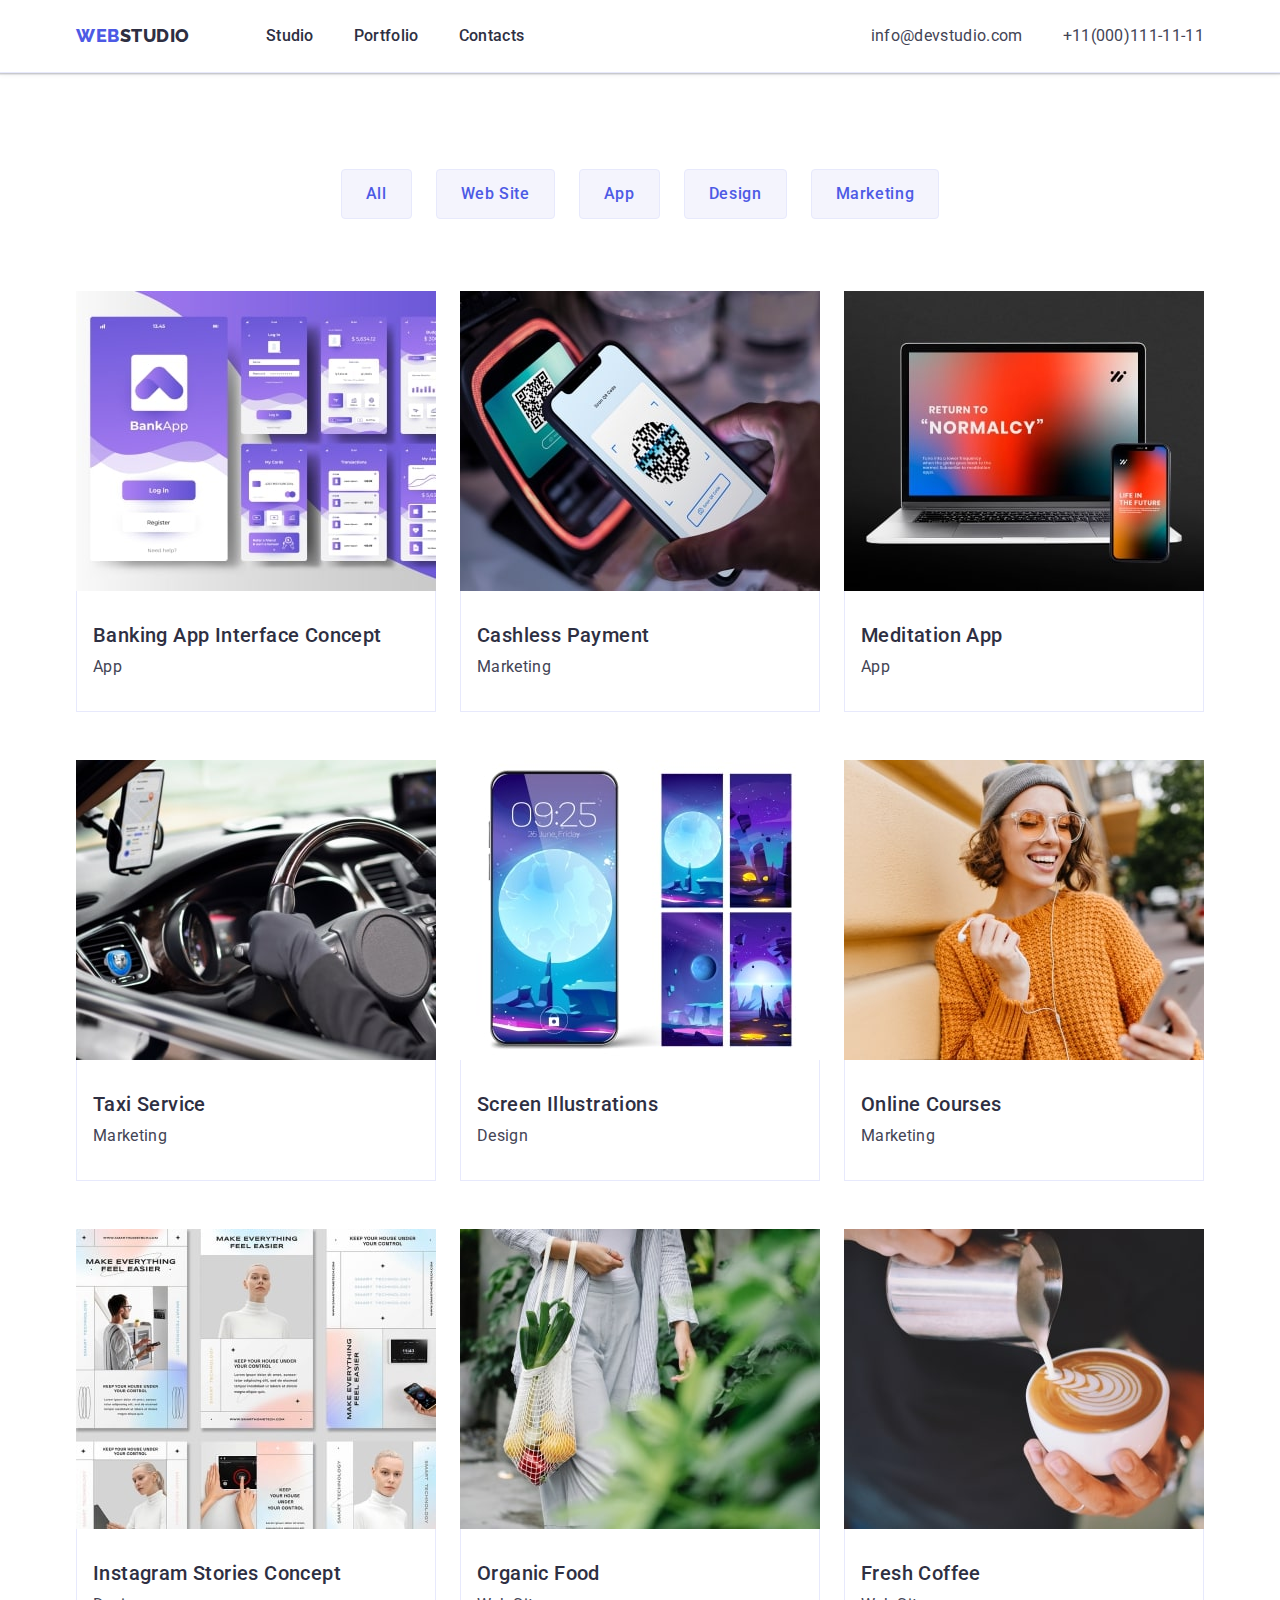
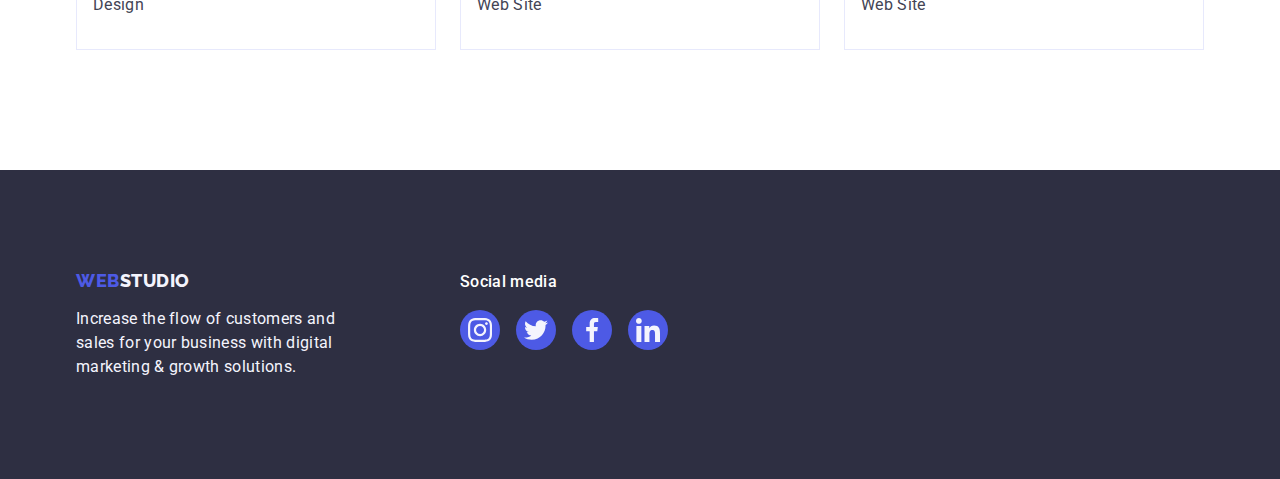
==== portfolio.html @ 6565ad89 "Initial commit" ====
<!DOCTYPE html>
<html lang="en">

<head>
    <meta charset="UTF-8">
    <meta http-equiv="X-UA-Compatible" content="IE=edge">
    <meta name="viewport" content="width=device-width, initial-scale=1.0">
    <link rel="stylesheet" href="css/modern-normalize.min.css">
    <link rel="stylesheet" href="./css/style.css">
    <link rel="preconnect" href="https://fonts.googleapis.com">
    <link rel="preconnect" href="https://fonts.gstatic.com" crossorigin>
    <link
        href="https://fonts.googleapis.com/css2?family=Raleway:wght@800&family=Roboto:ital,wght@0,400;0,500;0,700;0,900;1,100&display=swap"
        rel="stylesheet">
    <title>Document</title>
</head>

<body class="body">
    <header class="header">
        <div class="header-div container">
        <nav class="menu-nav">
            <a href="" class="logo link web">Web<span class="studio">Studio</span></a>
            <ul class="nav-menu-ul list">
                <li class="nav-menu-li"><a href="./index.html" class="nav-menu-li link">Studio</a></li>
                <li class="nav-menu-li"><a href="./portfolio.html" class="nav-menu-li link">Portfolio</a></li>
                <li class="nav-menu-li"><a href="" class="nav-menu-li link">Contacts</a></li>
            </ul>
        </nav>
        <address class="address">
            <ul class="address-ul list">
                <li class="address-contacts"><a href="mailto:info@devstudio.com"
                        class="address-text link">info@devstudio.com</a></li>
                <li class="address-contacts"><a href="tel:+110001111111" class="address-text link">+11(000)111-11-11</a></li>
            </ul>
        </address>
        </div>
    </header>
    <main>
        <section class="portfolio-section">
            <div class="container">
            <h1 class="visualy-hidden link" hidden>Portfolio</h1>
            <ul class="portfolio-nav-list list">
                <li><button type="button" class="nav-button">All</button></li>
                <li><button type="button" class="nav-button">Web Site</button></li>
                <li><button type="button" class="nav-button">App</button></li>
                <li><button type="button" class="nav-button">Design</button></li>
                <li><button type="button" class="nav-button">Marketing</button>
                </li>
            </ul>
            <ul class="portfolio-list list">
                <li class="portfolio-item">
                    <a href="" class="portfolio-a link">
                        
                        <img src="./images/img4.jpg" alt="Portfolio" width="360" class="img"> <div class="portfolio-div">
                        <h2 class="portfolio-title">Banking App Interface Concept</h2>
                        <p class="portfolio-text">App</p>
                        </div>
                    </a>
                </li>
                <li class="portfolio-item">
                    <a href="" class="portfolio-a link">
                        
                        <img src="./images/img5.jpg" alt="Portfolio" width="360" class="img"> <div class="portfolio-div">
                        <h2 class="portfolio-title">Cashless Payment</h2>
                        <p class="portfolio-text">Marketing</p>
                        </div>
                    </a>
                </li>
                <li class="portfolio-item">
                    <a href="" class="portfolio-a link">
                        
                        <img src="./images/img6.jpg" alt="Portfolio" width="360" class="img"> <div class="portfolio-div">
                        <h2 class="portfolio-title">Meditation App</h2>
                        <p class="portfolio-text">App</p>
                        </div>
                    </a>
                </li>
                <li class="portfolio-item">
                    <a href="" class="portfolio-a link">
                        
                        <img src="./images/img13.jpg" alt="Portfolio" width="360" class="img"> <div class="portfolio-div">
                        <h2 class="portfolio-title">Taxi Service</h2>
                        <p class="portfolio-text">Marketing</p>
                        </div>
                    </a>
                </li>
                <li class="portfolio-item">
                    <a href="" class="portfolio-a link">
                        
                        <img src="./images/img7.jpg" alt="Portfolio" width="360" class="img"> <div class="portfolio-div">
                        <h2 class="portfolio-title">Screen Illustrations</h2>
                        <p class="portfolio-text">Design</p>
                        </div>
                    </a>
                </li>
                <li class="portfolio-item">
                    <a href="" class="portfolio-a link">
                        
                        <img src="./images/img8.jpg" alt="Portfolio" width="360" class="img"> <div class="portfolio-div">
                        <h2 class="portfolio-title">Online Courses</h2>
                        <p class="portfolio-text">Marketing</p>
                        </div>
                    </a>
                </li>
                <li class="portfolio-item">
                    <a href="" class="portfolio-a link">
                        
                        <img src="./images/img11.jpg" alt="Portfolio" width="360" class="img"> <div class="portfolio-div">
                        <h2 class="portfolio-title">Instagram Stories Concept</h2>
                        <p class="portfolio-text">Design</p>
                        </div>
                    </a>
                </li>
                <li class="portfolio-item">
                    
                    <a href="" class="portfolio-a link">
                        
                        <img src="./images/img9.jpg" alt="Portfolio" width="360" class="img"> <div class="portfolio-div">
                        <h2 class="portfolio-title">Organic Food</h2>
                        <p class="portfolio-text">Web Site</p>
                        </div>
                    </a>
                </li>
                <li class="portfolio-item">
                    
                    <a href="" class="portfolio-a link">
                        
                        <img src="./images/img12.jpg" alt="Portfolio" width="360" class="img"> <div class="portfolio-div">
                        <h2 class="portfolio-title">Fresh Coffee</h2>
                        <p class="portfolio-text">Web Site</p>
                        </div>
                    </a>
                </li>
            </ul>
            </div>
        </section>
    </main>

    <footer class="footer">
        <div class="container footer-div">
            <div class="footer-div-container">
                <a href="./index.html" class="footer-logo link web">Web<span class="footer-logo-studio">Studio</span></a>
                <p class="footer-text">Increase the flow of customers and sales for your business with digital marketing
                    & growth solutions.</p>
            </div>
            <div>
                <p class="social-media-p">Social media</p>
                <ul class="social-media-ul list">
                    <li class="social-media-li">
                        <a href="" class="social-media-a">
                            <svg class="social-media-svg" width="24" height="24">
                                <use href="./images/icons.svg#icon-instagram"></use>
                            </svg>
                        </a>
                    </li>
                    <li class="social-media-li">
                        <a href="" class="social-media-a">
                            <svg class="social-media-svg" width="24" height="24">
                                <use href="./images/icons.svg#icon-twitter"></use>
                            </svg>
                        </a>
                    </li>
                    <li class="social-media-li">
                        <a href="" class="social-media-a">
                            <svg class="social-media-svg" width="24" height="24">
                                <use href="./images/icons.svg#icon-facebook"></use>
                            </svg>
                        </a>
                    </li>
                    <li class="social-media-li">
                        <a href="" class="social-media-a">
                            <svg class="social-media-svg" width="24" height="24">
                                <use href="./images/icons.svg#icon-linkedin"></use>
                            </svg>
                        </a>
                    </li>
                </ul>
            </div>
        </div>
    </footer>

</body>

</html>
---- css/style.css ----
*,
*::before,
*::after {
    box-sizing: border-box;
}/**
  |============================
  | root
  |============================
*/
:root {
    --font-primary: "Roboto", "sans-serif";
    --body-text: #434455;
    --background-color: #FFFFFF;
    --color-title-h2-h3-darkbg: #2e2f42;
    --color-hover-focus: #404bbf;
    --color-partlogo-buttons: #4d5ae5;
    --color-resst: #f4f4fd;
    --portfolio-button-border:#e7e9fc;
    --subtle-text:#8E8F99;
}

/**
  |============================
  | body
  |============================
*/
body {
    font-family: "Roboto", sans-serif;
    font-size: 16px;
    line-height: 1.5;
    letter-spacing: 0.02em;
    background-color: var(--background-color);
    color: var(--body-text);
}
h1,h2,h3,h4,h5,h6,p{
    margin:0;
}
img{
    display: block;
}
.backdrop{
    position: fixed;
        top: 0;
        left: 0;
        width: 100%;
        height: 100%;
        background-color:
            Irgba(0, 0, 0, 0.5);
        opacity: 1;
        visibility: visible;
        transition: opacity 250ms cubic-bezier (0.4, 0, 0.2, 1), visibility 250ms cubic-bezier (0.4, 0, 0.2, 1);
}
.backdrop.is-hidden{
    visibility: hidden;
    opacity: 0;
    pointer-events: none;
}
/**
  |============================
  | header
  |============================
*/
.header {
    border-bottom: 1px solid #E7E9FC;
    box-shadow:0px 2px 1px rgba(46, 47, 66, 0.08),
        0px 1px 1px rgba(46, 47, 66, 0.16),
        0px 1px 6px rgba(46, 47, 66, 0.08);
}
.header-div{
    display: flex;
    align-items: center;
}
.img{
    display: block;
}
.container{
    width: 1158px;
    margin: 0 auto;
    padding: 0 15px;
}
.link {
    text-decoration: none;
}
.list {
    list-style: none;
    margin: 0;
    padding: 0;
}
.menu-nav {
    display: flex;
    align-items: center;
    flex-direction: row;
}



.nav-menu-ul {
    display: flex;
    flex-direction: row;
    align-items: flex-start;
    gap: 40px;
}

.nav-menu-li {
    font-family: "Roboto";
    font-style: normal;
    font-weight: 500;
    font-size: 16px;
    line-height: 24px;
    letter-spacing: 0.02em;
    color: var(--color-title-h2-h3-darkbg);
    background-color: #FFFFFF;
    cursor: pointer;
    flex-direction: row;
    text-decoration: none;
    list-style: none;
    padding: 24px 0;
}

.nav-menu-li:focus,
.nav-menu-li:hover {
    color: #404bbf;
}

.address-text:hover,
.address-text:focus {
    color: #404bbf;
}



.logo {

    margin-right: 76px;
    font-family: "Raleway", sans-serif;
    font-style: normal;
    font-weight: 800;
    font-size: 18px;
    line-height: 1.17;
    display: flex;
    flex-direction: row;
    align-items: center;
    letter-spacing: 0.03em;
    text-transform: uppercase;
    text-decoration: none;
    color: var(--color-partlogo-buttons);
}

.web {
    font-family: "Raleway", sans-serif;
    font-style: normal;
    font-weight: 800;
    line-height: 1.17;
    font-size: 18px;
    display: flex;
    flex-direction: row;
    align-items: center;
    letter-spacing: 0.03em;
    text-transform: uppercase;
}

.studio {
    font-family: 'Raleway';
    font-style: normal;
    font-weight: 800;
    font-size: 18px;
    display: flex;
    flex-direction: row;    
    align-items: center;
    letter-spacing: 0.03em;
    text-transform: uppercase;
    color: var(--color-title-h2-h3-darkbg);
}
.address-ul{
    align-items: center;
    display: flex;
    gap:40px;
}
.address-contacts {
    text-decoration: none;
    list-style-type: none;
}

.address-text {
    color: var(--body-text);
}

.address-contacts:hover,
.address-contacts:focus {
    color: #404bbf
}

.address {
    font-style: normal;
    margin-left:auto;
}

.visually-hidden {
    position: absolute;
    width: 1px;
    height: 1px;
    margin: -1px;
    border: 0;
    padding: 0;

    white-space: nowrap;
    clip-path: inset(100%);
    clip: rect(0 0 0 0);
    overflow: hidden;
}
.icon {
    display: inline-block;
    stroke-width: 0;
    stroke: currentColor;
    fill: currentColor;
}

/**
  |============================
  | main
  |============================
*/
.hero {
    padding: 188px 0;   
    background: #2E2F42;
    background-image: linear-gradient(rgba(46, 47, 66, 0.7),
     rgba(46, 47, 66, 0.7)),
     url(../images/img-name.jpg);
    max-width: 1440px;
    background-repeat: no-repeat;
    background-position: center;
    background-size: cover;
    margin: 0 auto;
    height:600px;
}

.hero-h {
    width: 496px;
    font-family: 'Roboto';
    font-style: normal;
    font-weight: 700;
    font-size: 56px;
    line-height: 1.07;
    max-width: 496px;
    text-align: center;
    letter-spacing: 0.02em;
    color: #ffffff;
    margin: 0 auto;
    margin-bottom: 48px;
}

.hero-background {
    margin: 0 auto;
    background: #2E2F42;
}

.button {
    display: block;
    min-width: 169px;
    border:none;
    align-items: flex-start;
    background-color: var(--color-partlogo-buttons);
    color: var(--color-partlogo-buttons);
    box-shadow: 0px 4px 4px rgba(0, 0, 0, 0.15);
    border-radius: 4px;
    font-family: "Roboto", sans-serif;
    font-style: normal;
    font-weight: 500;
    font-size: 16px;
    line-height: 1.5;
    align-items: center;
    letter-spacing: 0.04em;
    color: #ffffff;
    cursor: pointer;
    margin:0 auto;
    padding: 16px 32px;
}


.button:hover,
.button:focus {
    background-color: #404BBF;
}

.section-features{
    padding: 120px 0;
}

.features-ul{
    display: flex;
    gap:24px;
    align-items: flex-start;
    padding: 0;
}
.features-li{
    width: calc((100% - 24px * 3) / 4);
}
.features-svg{
    display: flex;
    justify-content: center;
    align-items: center;
    height:112px;
    background-color: #f4f4fd;
    border-radius: 4px;
    margin-bottom: 8px;
}

.features-h {
    margin-bottom: 8px;
    font-weight: 500;
    font-size: 20px;
    line-height: 1.2;
    letter-spacing: 0.02em;
    color: var(--color-title-h2-h3-darkbg);
    margin-bottom: 8px;
}

.section-three {
    padding-bottom: 120px;
}

.section-three-h {
    font-size: 36px;
    line-height: 1.11;
    text-align: center;
    text-transform: capitalize;
    color: var(--color-title-h2-h3-darkbg);
    margin-bottom: 72px;
}

.section-three-images {
    display: flex;
    gap:24px;
}

.section-three-image {
    flex-basis: calc((100% - 3 * 16px) / 3);
}

.section-our-team {
    padding: 120px 0;
    background-color: var(--color-resst);
}
.our-team-h{
    font-size: 36px;
    line-height: 40px;
    text-align: center;
    letter-spacing: 0.02em;
    line-height: 1.11;
    text-transform: capitalize;
    color: var(--color-title-h2-h3-darkbg);
    margin-bottom: 72px;
}
.our-team-images{
    display: flex;
    gap:24px;
    list-style: none;
    text-decoration: none;
    
}
.our-team-li{
    flex-basis: calc((100% - 72px) / 4);
    border-radius: 0px 0px 4px 4px;
    background: #FFFFFF;
    box-shadow: 0px 1px 6px rgba(46, 47, 66, 0.08), 0px 1px 1px rgba(46, 47, 66, 0.16), 0px 2px 1px rgba(46, 47, 66, 0.08);
    
}
.our-team-div{
    padding: 32px 0;
}
.our-team-div-svg{
    padding: 32px 0;
}
.our-team-div-ul{
    display: flex;
    justify-content: center;
    gap: 24px;
}
.our-team-div-li{
    width: 40px;
    height: 40px; 
}
.our-team-div-a{
    width: 100%;
    height: 100%;
    background-color: var(--color-partlogo-buttons);
    border-radius: 50%;
    display: flex;
    align-items: center;
    justify-content: center;
}
.our-team-div-a:hover,
.our-team-div-a:focus{
    background-color: #404bbf;                      
}
.our-team-svg{
    display: inline-block;
    stroke-width: 0;
    fill: #f4f4fd;
}
.our-team-div-a:hover
.our-team-div-a:focus{
    background-color: #31D0AA;
    color: #31D0AA;
}
.our-team-ul-h {
    font-size: 20px;
    font-weight: 500;
    line-height: 40px;
    text-align: center;
    letter-spacing: 0.02em;
    line-height: 1.2;
    text-transform: capitalize;
    color: var(--color-title-h2-h3-darkbg);
    margin-bottom: 8px;
}

.our-team-p {
    font-size: 16px;
    line-height: 1.5;
    letter-spacing: 0.02em;
    color: var(--body-text);
    text-align: center;
    margin-bottom: 8px;
}
.section-customers{
    padding:120px 0;
    
}
.customers-h{
    font-size: 36px;
    line-height: 1.1;
    color:var(--color-title-h2-h3-darkbg);
    margin-top:0;
    margin-bottom: 72px;
    text-align: center;
}
.customers-ul{
    display: flex;
    gap:24px;
    
}
.customers-li{
    width: calc((100%-120px)/6);
    height: 88px;
}
.customers-a{
    width:100%;
    height:100%;
    border: 1px solid #8e8f99;
    border-radius: 4px;
    display: flex;
    align-items: center;
    justify-content: center;
    color:var(--subtle-text);
}
.customer-svg{
    width: 100%;
    fill: currentColor;
}
.customer-svg:hover{
    fill: #404BBF;
}
.customers-a:hover,
.customers-a:focus{
    color:#404bbf;
    border-color:#404bbf;
}
/**
  |============================
  | Portfolio
  |============================
*/
.portfolio-nav-list {
    display: flex;
    justify-content: center;
    gap: 24px;
    margin-bottom: 72px;
    
}

.nav-button {
    line-height: 1.5;
    letter-spacing: 0.04em;
    background-color: var(--portfolio-button-border);
    color: var(--color-partlogo-buttons);
    background: #F4F4FD;
    border: 1px solid #E7E9FC;
    border-radius: 4px;
    cursor: pointer;
    letter-spacing: 0.04em;
    font-size: 16px;
    font-weight: 500;
    font-family: "Roboto", sans-serif;
    font-style: normal;
    align-items: center;
    text-align: center;
    padding: 12px 24px;

}

.nav-button:hover,
.nav-button:focus {
    border: 1px solid transparent;
    color: #FFFFFF;
    background-color: #404BBF;
        box-shadow: 0px 3px 1px rgba(0, 0, 0, 0.1),
                0px 2px 1px rgba(0, 0, 0, 0.08),
                0px 2px 2px rgba(0, 0, 0, 0.12);
}
.portfolio-title {
    font-weight: 500;
    font-size: 20px;
    line-height: 1.2;
    letter-spacing: 0.02em;
    color: var(--color-title-h2-h3-darkbg);

}
.portfolio-section{
    padding: 96px 0 120px;
}
.portfolio-list{
    display: flex;
    flex-wrap: wrap;
    column-gap: 24px;
    row-gap: 48px;
    max-width: 1128px;
}
.portfolio-item{
    flex-basis: calc((100% - 3 * 24px) / 4);
}
.portfolio-a{
    display: block;
}
.portfolio-a:hover{
    box-shadow:0px 1px 6px rgba(46, 47, 66, 0.08),
        0px 1px 1px rgba(46, 47, 66, 0.16),
        0px 2px 1px rgba(46, 47, 66, 0.08);
}
.portfolio-a:focus{
    box-shadow:0px 1px 6px rgba(46, 47, 66, 0.08),
        0px 1px 1px rgba(46, 47, 66, 0.16),
        0px 2px 1px rgba(46, 47, 66, 0.08);
}
.portfolio-title{
    margin-bottom: 8px;
}
.portfolio-text {
    font-size: 16px;
    line-height: 1.5;
    letter-spacing: 0.02em;
    color: var(--body-text);
}
.portfolio-div{
    padding: 32px 16px;
    border: 1px solid #e7e9fc;
    border-top: none;
}
/**
  |============================
  | Footer
  |============================
*/
.section-footer {
    background: #2E2F42;
}

.footer {
    background-color: var(--color-title-h2-h3-darkbg);
    padding: 100px 0;
}
.footer-div{
    display: flex;
    align-items: baseline;
}
.footer-div-container{
    margin-right: 120px;
}
.footer-logo {
    display: inline-block;
    margin-bottom: 16px;
    color: var(--color-partlogo-buttons);
}
.footer-text {
    font-family: 'Roboto';
    font-style: normal;
    font-weight: 400;
    font-size: 16px;
    line-height: 24px;
    letter-spacing: 0.02em;
    color: #F4F4FD;
    max-width: 264px;
    margin: 0;
}
.footer-logo-studio {
    font-family: 'Raleway';
    font-style: normal;
    font-weight: 800;
    font-size: 18px;
    display: inline;
    flex-direction: row;
    align-items: center;
    letter-spacing: 0.03em;
    text-transform: uppercase;
    color: var(--color-resst);
}
.social-media-p{
    font-family: 'Roboto';
    font-style: normal;
    font-weight: 500;
    font-size: 16px;
    line-height: 1.5;
    letter-spacing: 0.02em;
    color: var(--background-color);
    margin-bottom: 16px;
}
.social-media-ul{
    display: flex;
    gap: 16px;
    margin-top: 0;
}
.social-media-li{
    width: 40px;
    height: 40px;
}
.social-media-a{
    display: flex;
    align-items: center;
    justify-content: center;
    width: 100%;
    height: 100%;
    background-color: var(--color-partlogo-buttons);
    border-radius: 50%;
}
.social-media-a:hover,
.social-media-a:focus{
    background-color: #31d0aa;
}
.social-media-svg{
    fill: var(--color-resst);
}
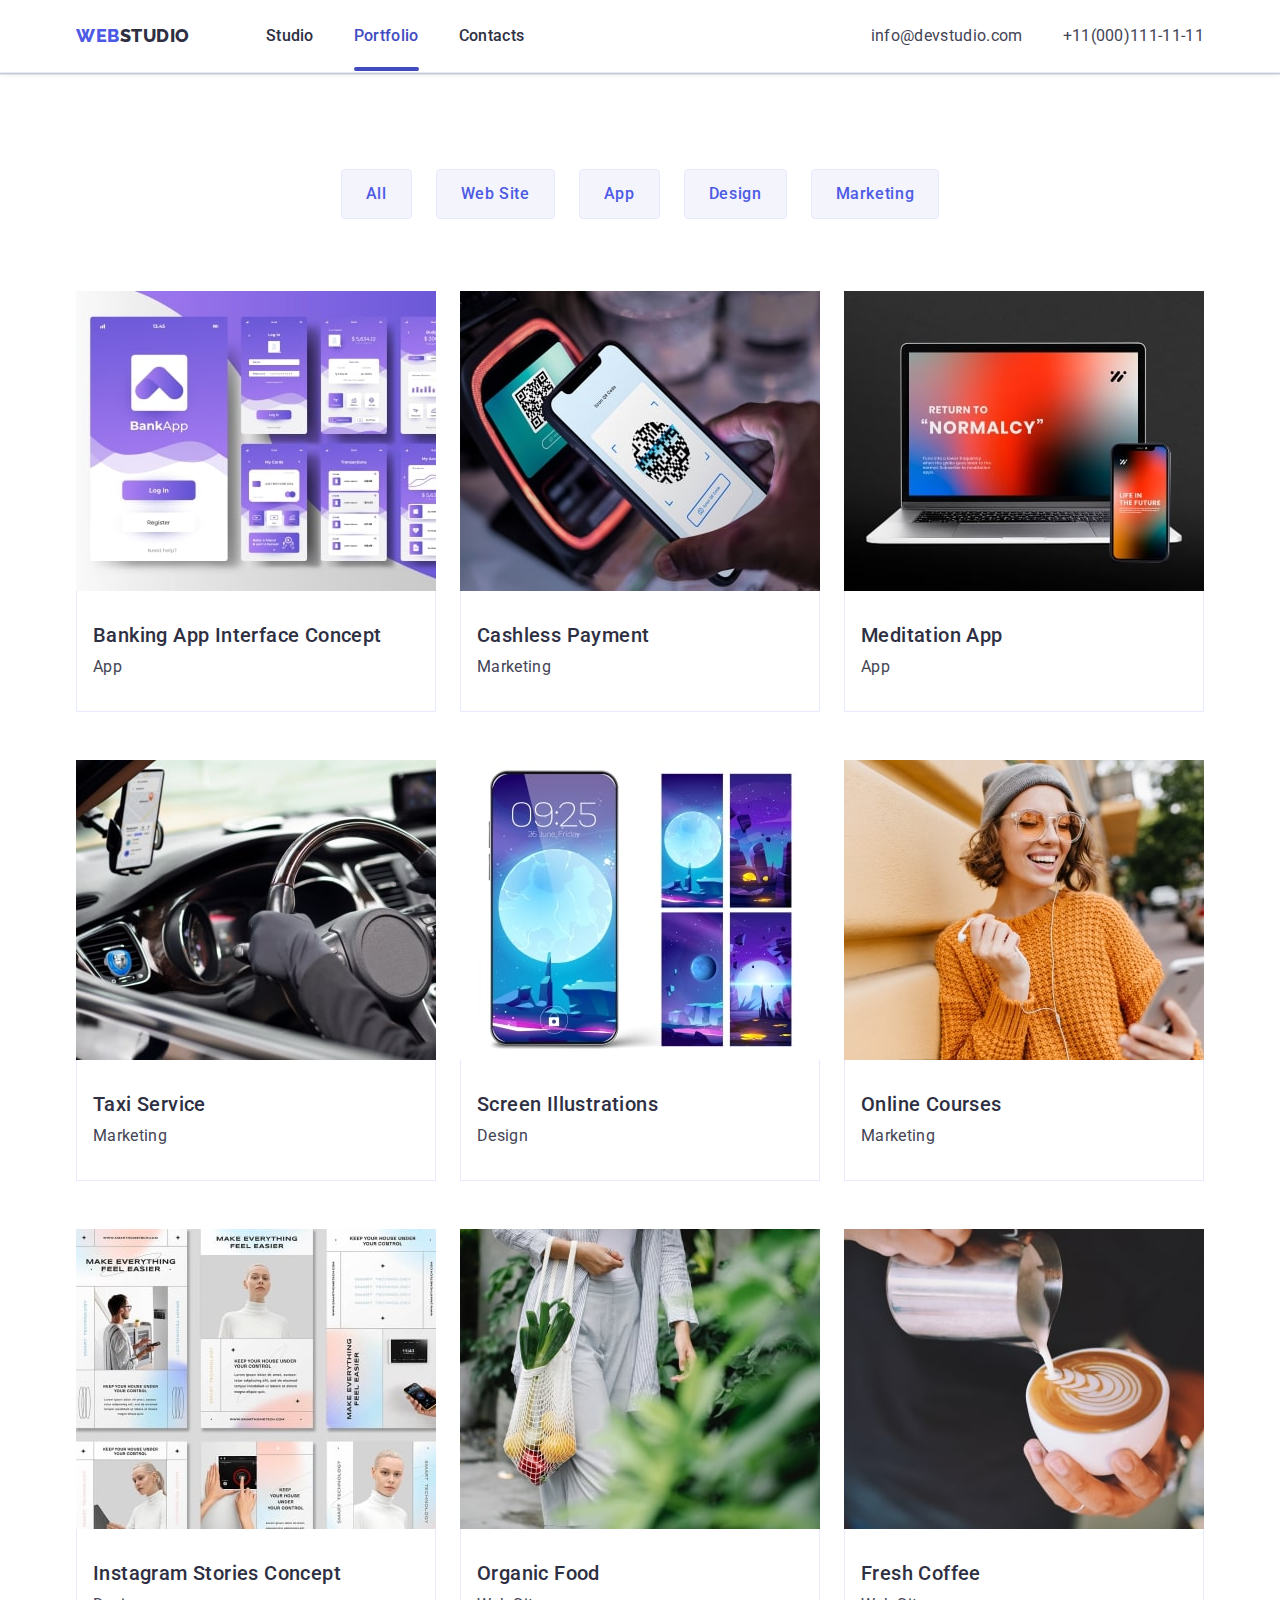
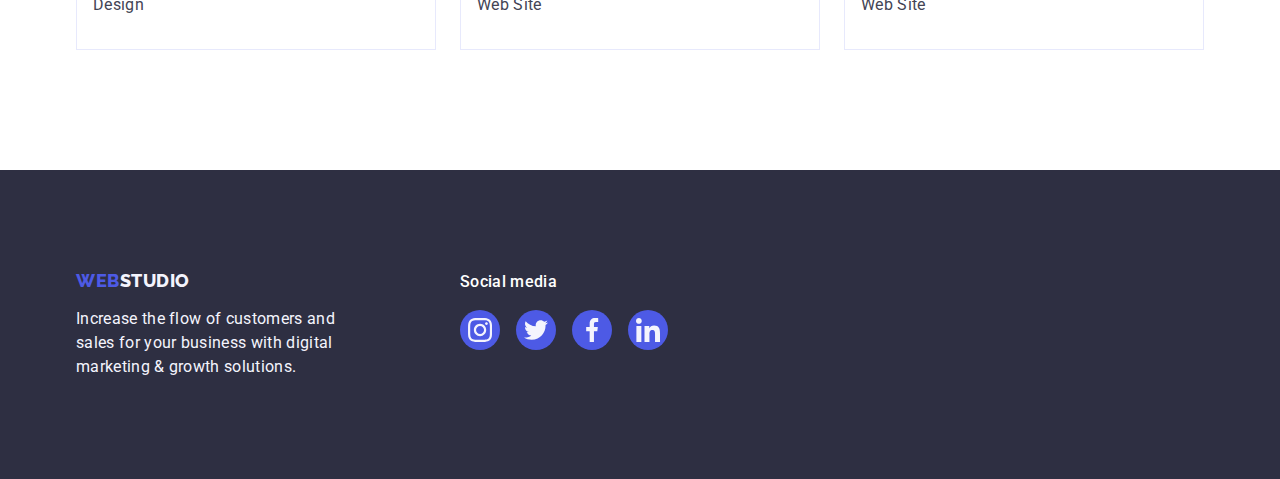
==== commit a4ebef51: "123" ====
--- a/portfolio.html
+++ b/portfolio.html
@@ -21,9 +21,9 @@
         <nav class="menu-nav">
             <a href="" class="logo link web">Web<span class="studio">Studio</span></a>
             <ul class="nav-menu-ul list">
-                <li class="nav-menu-li"><a href="./index.html" class="nav-menu-li link">Studio</a></li>
-                <li class="nav-menu-li"><a href="./portfolio.html" class="nav-menu-li link">Portfolio</a></li>
-                <li class="nav-menu-li"><a href="" class="nav-menu-li link">Contacts</a></li>
+                <li class="nav-menu-li"><a href="./index.html" class="nav-menu-a link">Studio</a></li>
+                <li class="nav-menu-li"><a href="./portfolio.html" class="nav-menu-a nav-menu-a-active link">Portfolio</a></li>
+                <li class="nav-menu-li"><a href="" class="nav-menu-a link">Contacts</a></li>
             </ul>
         </nav>
         <address class="address">
@@ -50,8 +50,11 @@
             <ul class="portfolio-list list">
                 <li class="portfolio-item">
                     <a href="" class="portfolio-a link">
-                        
-                        <img src="./images/img4.jpg" alt="Portfolio" width="360" class="img"> <div class="portfolio-div">
+                        <div class="portfolio-div-img">
+                        <img src="./images/img4.jpg" alt="Portfolio" width="360" class="img">
+                        <p class="portfolio-div-p">14 Stylish and User-Friendly App Design Concepts · Task Manager App · Calorie Tracker App · Exotic Fruit Ecommerce App · Cloud Storage App</p>
+                        </div>
+                        <div class="portfolio-div">
                         <h2 class="portfolio-title">Banking App Interface Concept</h2>
                         <p class="portfolio-text">App</p>
                         </div>
@@ -60,7 +63,7 @@
                 <li class="portfolio-item">
                     <a href="" class="portfolio-a link">
                         
-                        <img src="./images/img5.jpg" alt="Portfolio" width="360" class="img"> <div class="portfolio-div">
+                        <img src="./images/img5.jpg" alt="Portfolio" width="360" class="img"><div class="portfolio-div">
                         <h2 class="portfolio-title">Cashless Payment</h2>
                         <p class="portfolio-text">Marketing</p>
                         </div>
--- a/css/style.css
+++ b/css/style.css
@@ -44,16 +44,63 @@
         left: 0;
         width: 100%;
         height: 100%;
-        background-color:
-            Irgba(0, 0, 0, 0.5);
+        background: rgba(46, 47, 66, 0.4);
         opacity: 1;
         visibility: visible;
-        transition: opacity 250ms cubic-bezier (0.4, 0, 0.2, 1), visibility 250ms cubic-bezier (0.4, 0, 0.2, 1);
-}
-.backdrop.is-hidden{
+        transition: opacity 250ms cubic-bezier(0.4, 0, 0.2, 1), visibility 250ms cubic-bezier(0.4, 0, 0.2, 1);
+}
+.is-hidden{
     visibility: hidden;
     opacity: 0;
     pointer-events: none;
+}
+.modal{
+    position: absolute;
+    top: 50%;
+    left: 50%;
+    transform: translate(-50%, -50%) scale(1);
+    width: 408px;
+    min-height: 576px;
+    background: #fcfcfc;
+    box-shadow: 0px 1px 1px rgba(0, 0, 0, 0.14),
+        0px 1px 3px rgba(0, 0, 0, 0.12),
+        0px 2px 1px rgba(0, 0, 0, 0.2);
+    border-radius: 4px;
+    transition: transform 250ms cubic-bezier(0.4, 0, 0.2, 1);
+}
+.modal-button{
+    position: absolute;
+        width: 24px;
+        height: 24px;
+        right: 24px;
+        top: 24px;
+        border-radius: 50%;
+        display: flex;
+        align-items: center;
+        justify-content: center;
+        background-color: #e7e9fc;
+        border: 1px solid rgba(0, 0, 0, 0.1);
+        padding: 0;
+        cursor: pointer;
+        transition: background-color 250ms cubic-bezier(0.4, 0, 0.2, 1),
+        border 250ms cubic-bezier(0.4, 0, 0.2, 1);
+}
+.modal-button:hover,
+.modal-button:focus{
+    background-color: #404bbf;
+    border: none;
+    color: #ffffff;
+}
+.modal-button-close-svg{
+    fill:#2E2F42;
+    transition: fill 250ms cubic-bezier(0.4, 0, 0.2, 1);
+    
+}
+.modal-button-close-svg:hover,
+.modal-button-close-svg:focus{
+    fill: #ffffff;
+    
+
 }
 /**
   |============================
@@ -100,7 +147,6 @@
     align-items: flex-start;
     gap: 40px;
 }
-
 .nav-menu-li {
     font-family: "Roboto";
     font-style: normal;
@@ -116,12 +162,40 @@
     list-style: none;
     padding: 24px 0;
 }
-
-.nav-menu-li:focus,
-.nav-menu-li:hover {
+.nav-menu-a {
+    position: relative;
+    font-family: "Roboto";
+    font-style: normal;
+    font-weight: 500;
+    font-size: 16px;
+    line-height: 24px;
+    letter-spacing: 0.02em;
+    color: var(--color-title-h2-h3-darkbg);
+    background-color: #FFFFFF;
+    cursor: pointer;
+    flex-direction: row;
+    text-decoration: none;
+    list-style: none;
+    transition: color 250ms cubic-bezier(0.4, 0, 0.2, 1);
+}
+.nav-menu-a-active{
+    color:#404bbf;
+}
+.nav-menu-a-active::after{
+    background-color: #404bbf;
+    content: '';
+    width: 100%;
+    position: absolute;
+    left: 0;
+    bottom: -26px;
+    height: 4px;
+    border-radius: 2px;
+}
+
+.nav-menu-a:focus,
+.nav-menu-a:hover{
     color: #404bbf;
 }
-
 .address-text:hover,
 .address-text:focus {
     color: #404bbf;
@@ -183,6 +257,7 @@
 
 .address-text {
     color: var(--body-text);
+    transition: color 250ms cubic-bezier(0.4, 0, 0.2, 1);
 }
 
 .address-contacts:hover,
@@ -255,6 +330,7 @@
 }
 
 .button {
+    transition: background-color 250ms cubic-bezier(0.4, 0, 0.2, 1);
     display: block;
     min-width: 169px;
     border:none;
@@ -384,6 +460,7 @@
     width: 100%;
     height: 100%;
     background-color: var(--color-partlogo-buttons);
+    transition: background-color 250ms cubic-bezier(0.4, 0, 0.2, 1);
     border-radius: 50%;
     display: flex;
     align-items: center;
@@ -453,14 +530,14 @@
     align-items: center;
     justify-content: center;
     color:var(--subtle-text);
+    transition: border-color 250ms cubic-bezier(0.4, 0, 0.2, 1),
+        color 250ms cubic-bezier(0.4, 0, 0.2, 1);
 }
 .customer-svg{
     width: 100%;
     fill: currentColor;
 }
-.customer-svg:hover{
-    fill: #404BBF;
-}
+
 .customers-a:hover,
 .customers-a:focus{
     color:#404bbf;
@@ -496,7 +573,10 @@
     align-items: center;
     text-align: center;
     padding: 12px 24px;
-
+    transition:color 250ms cubic-bezier(0.4, 0, 0.2, 1),
+    background-color 250ms cubic-bezier(0.4, 0, 0.2, 1),
+    border-color 250ms cubic-bezier(0.4, 0, 0.2, 1),
+    box-shadow 250ms cubic-bezier(0.4, 0, 0.2, 1);
 }
 
 .nav-button:hover,
@@ -531,16 +611,32 @@
 }
 .portfolio-a{
     display: block;
-}
-.portfolio-a:hover{
-    box-shadow:0px 1px 6px rgba(46, 47, 66, 0.08),
-        0px 1px 1px rgba(46, 47, 66, 0.16),
-        0px 2px 1px rgba(46, 47, 66, 0.08);
-}
+    transition: box-shadow 250ms cubic-bezier(0.4, 0, 0.2, 1);
+}
+.portfolio-a:hover,
 .portfolio-a:focus{
     box-shadow:0px 1px 6px rgba(46, 47, 66, 0.08),
         0px 1px 1px rgba(46, 47, 66, 0.16),
         0px 2px 1px rgba(46, 47, 66, 0.08);
+    transform: translateY(0%);
+}
+.portfolio-div-img{
+    position: relative;
+    overflow: hidden;
+}
+.portfolio-div-p{
+    position: absolute;
+    top: 0;
+    letter-spacing: 0.02em;
+    font-size: 16px;
+    line-height: 1.5;
+    color: var(--color-resst);
+    padding: 40px 32px;
+    background-color: #4d5ae5;
+    width: 100%;
+    height:100%;
+    transform: translateY(100%);
+    transition: transform 250ms cubic-bezier(0.4, 0, 0.2, 1);
 }
 .portfolio-title{
     margin-bottom: 8px;
@@ -631,6 +727,7 @@
     height: 100%;
     background-color: var(--color-partlogo-buttons);
     border-radius: 50%;
+    transition: background-color 250ms cubic-bezier(0.4, 0, 0.2, 1);
 }
 .social-media-a:hover,
 .social-media-a:focus{
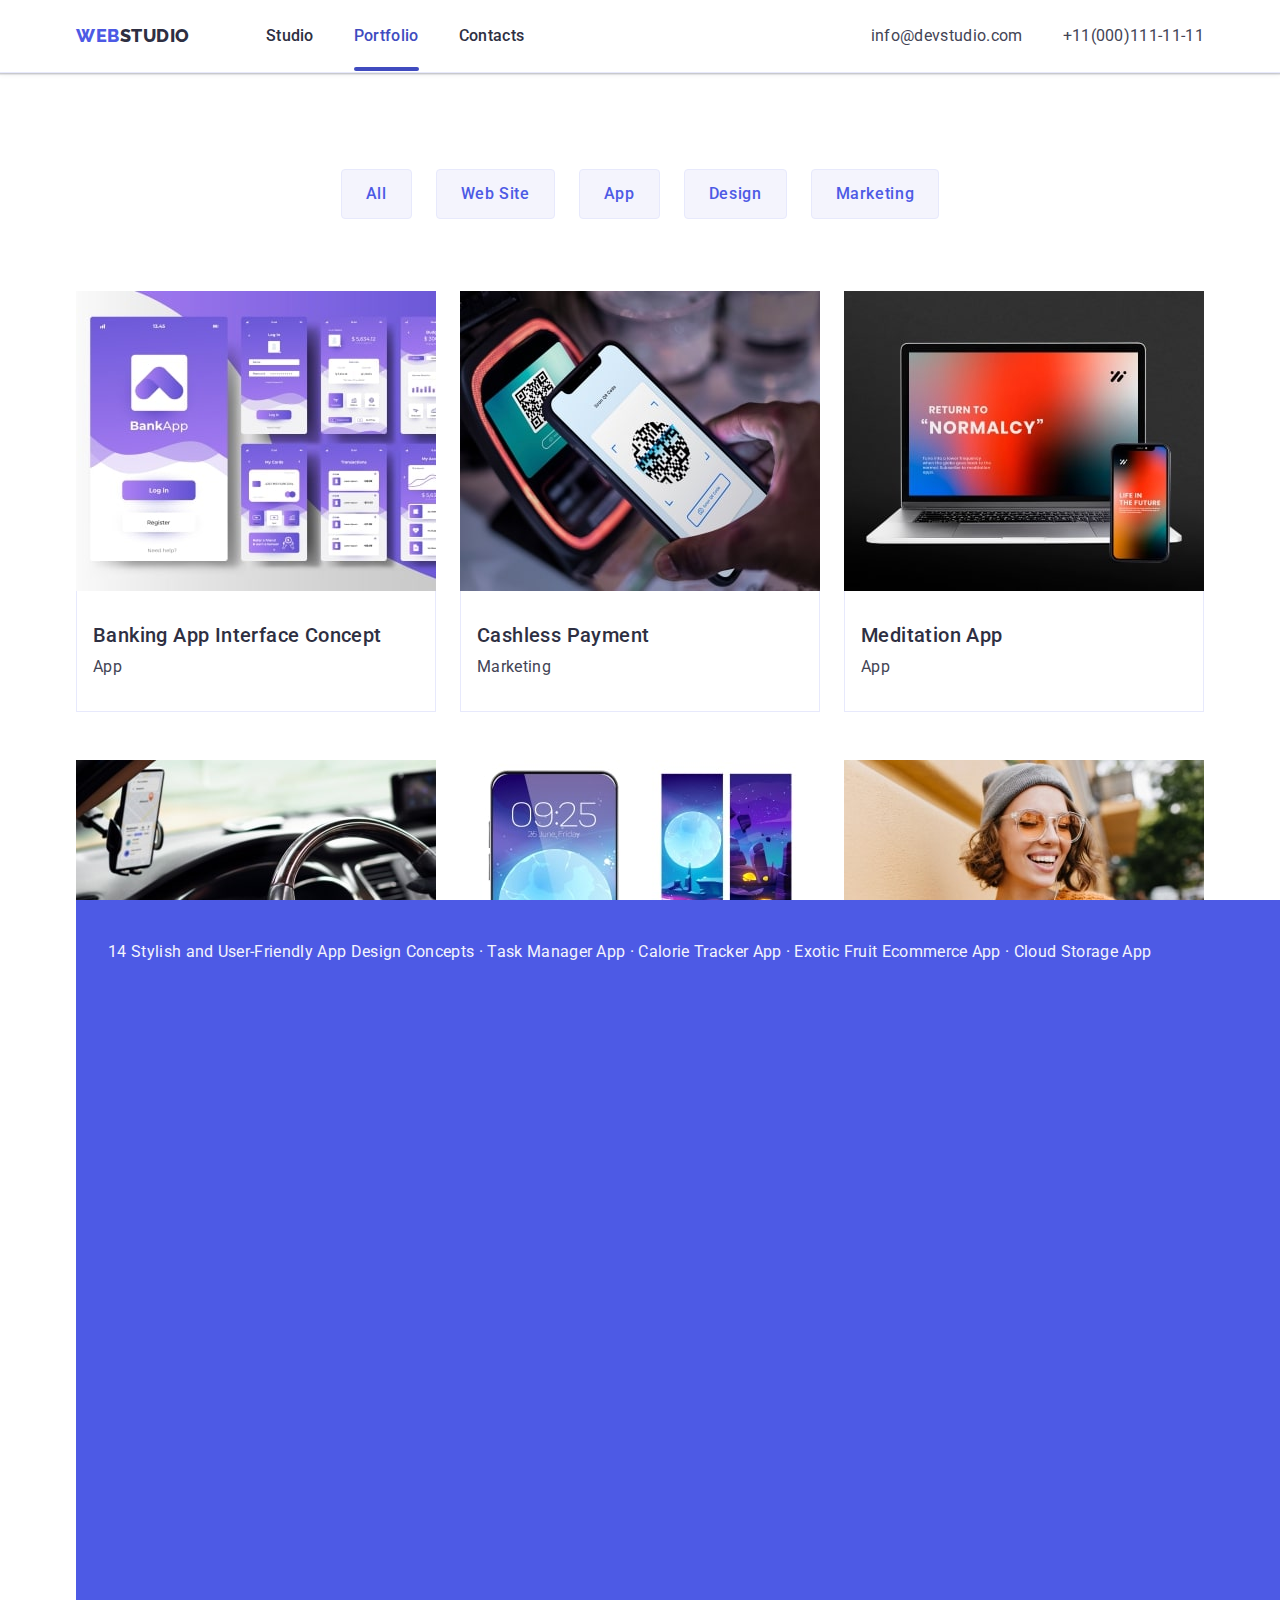
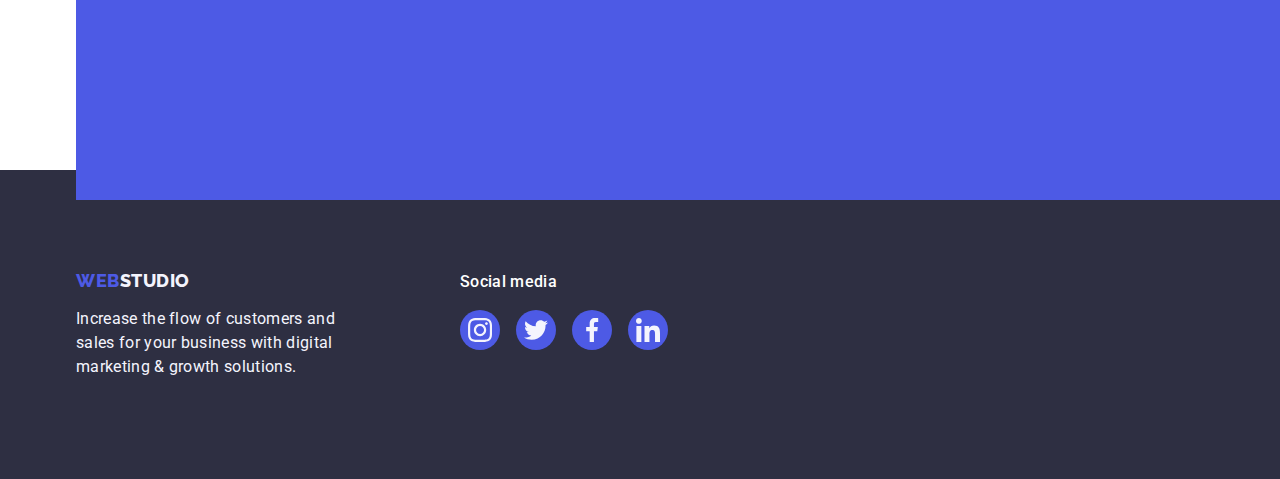
==== commit 857a507a: "123" ====
--- a/portfolio.html
+++ b/portfolio.html
@@ -44,16 +44,17 @@
                 <li><button type="button" class="nav-button">Web Site</button></li>
                 <li><button type="button" class="nav-button">App</button></li>
                 <li><button type="button" class="nav-button">Design</button></li>
-                <li><button type="button" class="nav-button">Marketing</button>
-                </li>
+                <li><button type="button" class="nav-button">Marketing</button></li>
+                
             </ul>
             <ul class="portfolio-list list">
                 <li class="portfolio-item">
                     <a href="" class="portfolio-a link">
                         <div class="portfolio-div-img">
                         <img src="./images/img4.jpg" alt="Portfolio" width="360" class="img">
-                        <p class="portfolio-div-p">14 Stylish and User-Friendly App Design Concepts · Task Manager App · Calorie Tracker App · Exotic Fruit Ecommerce App · Cloud Storage App</p>
                         </div>
+                        <p class="portfolio-div-p">14 Stylish and User-Friendly App Design Concepts · Task Manager App · Calorie Tracker App ·
+                            Exotic Fruit Ecommerce App · Cloud Storage App</p>
                         <div class="portfolio-div">
                         <h2 class="portfolio-title">Banking App Interface Concept</h2>
                         <p class="portfolio-text">App</p>
--- a/css/style.css
+++ b/css/style.css
@@ -573,10 +573,7 @@
     align-items: center;
     text-align: center;
     padding: 12px 24px;
-    transition:color 250ms cubic-bezier(0.4, 0, 0.2, 1),
-    background-color 250ms cubic-bezier(0.4, 0, 0.2, 1),
-    border-color 250ms cubic-bezier(0.4, 0, 0.2, 1),
-    box-shadow 250ms cubic-bezier(0.4, 0, 0.2, 1);
+    transition: color 250ms cubic-bezier(0.4, 0, 0.2, 1),background-color 250ms cubic-bezier(0.4, 0, 0.2, 1),border-color 250ms cubic-bezier(0.4, 0, 0.2, 1),box-shadow 250ms cubic-bezier(0.4, 0, 0.2, 1);
 }
 
 .nav-button:hover,
@@ -617,14 +614,15 @@
 .portfolio-a:focus{
     box-shadow:0px 1px 6px rgba(46, 47, 66, 0.08),
         0px 1px 1px rgba(46, 47, 66, 0.16),
-        0px 2px 1px rgba(46, 47, 66, 0.08);
-    transform: translateY(0%);
+        0px 2px 1px rgba(46, 47, 66, 0.08); 
+        transform: translatey(0%);
 }
 .portfolio-div-img{
     position: relative;
     overflow: hidden;
 }
 .portfolio-div-p{
+    display: inline-block;
     position: absolute;
     top: 0;
     letter-spacing: 0.02em;
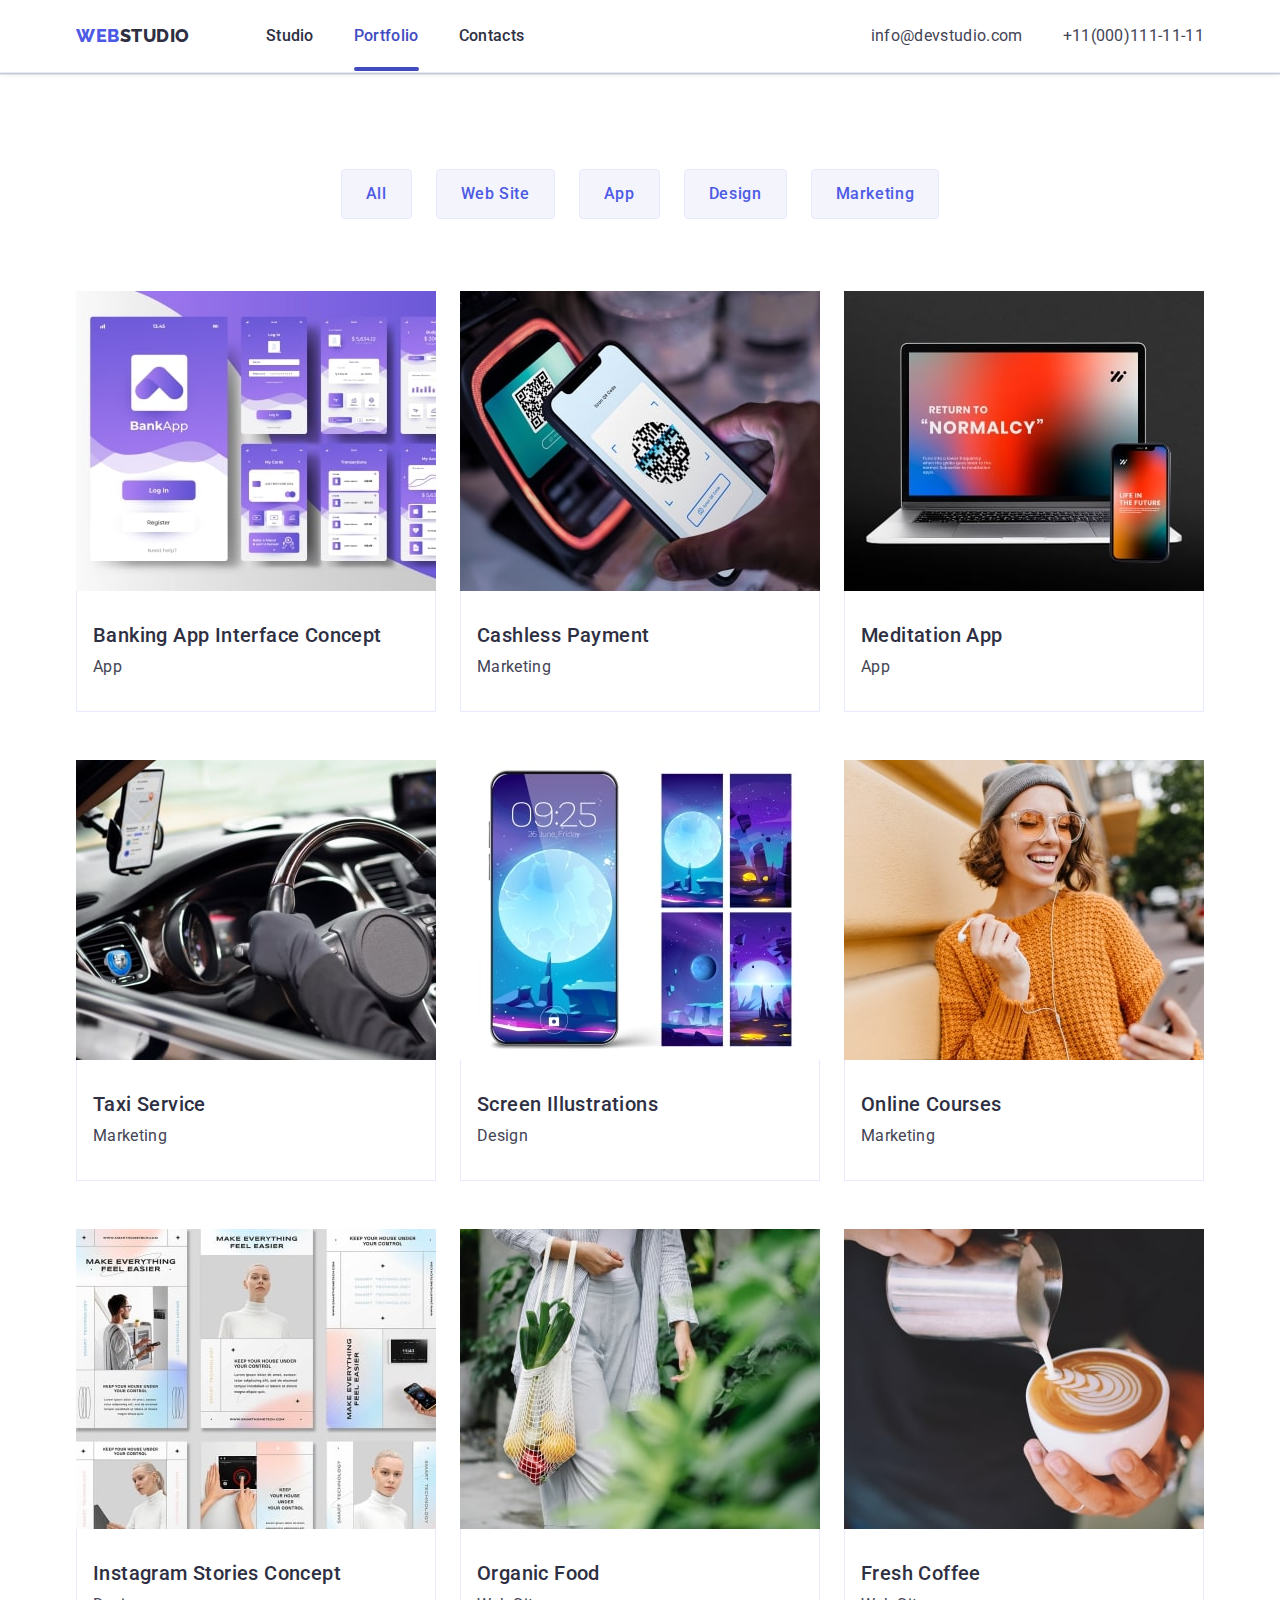
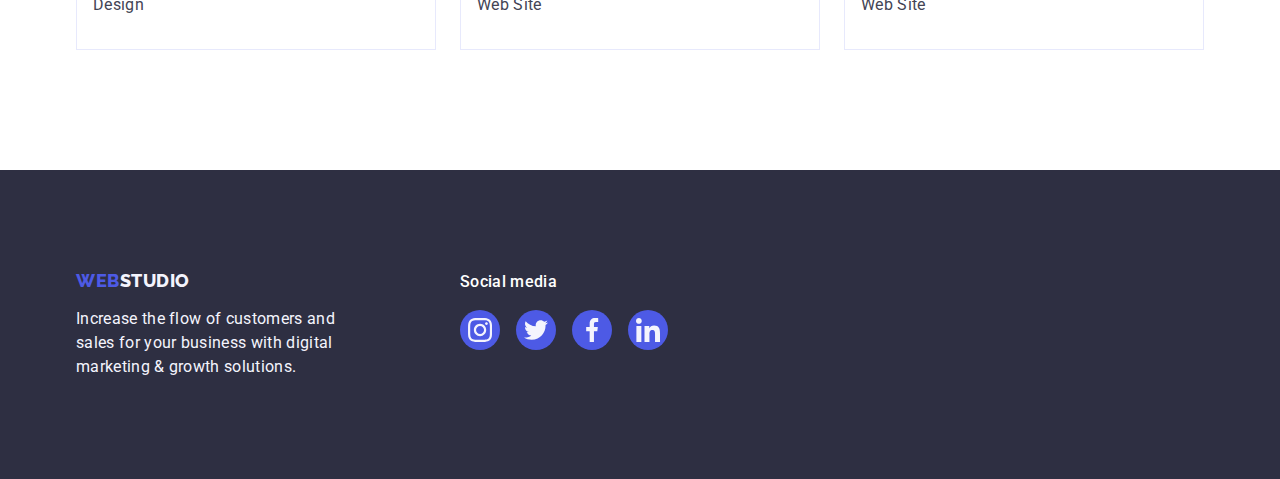
==== commit 304f4d4d: "123" ====
--- a/portfolio.html
+++ b/portfolio.html
@@ -52,9 +52,9 @@
                     <a href="" class="portfolio-a link">
                         <div class="portfolio-div-img">
                         <img src="./images/img4.jpg" alt="Portfolio" width="360" class="img">
-                        </div>
                         <p class="portfolio-div-p">14 Stylish and User-Friendly App Design Concepts · Task Manager App · Calorie Tracker App ·
-                            Exotic Fruit Ecommerce App · Cloud Storage App</p>
+                            Exotic Fruit Ecommerce App · Cloud Storage App</p></div>
+                        
                         <div class="portfolio-div">
                         <h2 class="portfolio-title">Banking App Interface Concept</h2>
                         <p class="portfolio-text">App</p>
@@ -63,75 +63,128 @@
                 </li>
                 <li class="portfolio-item">
                     <a href="" class="portfolio-a link">
-                        
-                        <img src="./images/img5.jpg" alt="Portfolio" width="360" class="img"><div class="portfolio-div">
-                        <h2 class="portfolio-title">Cashless Payment</h2>
-                        <p class="portfolio-text">Marketing</p>
-                        </div>
-                    </a>
-                </li>
-                <li class="portfolio-item">
-                    <a href="" class="portfolio-a link">
-                        
-                        <img src="./images/img6.jpg" alt="Portfolio" width="360" class="img"> <div class="portfolio-div">
-                        <h2 class="portfolio-title">Meditation App</h2>
-                        <p class="portfolio-text">App</p>
-                        </div>
-                    </a>
-                </li>
-                <li class="portfolio-item">
-                    <a href="" class="portfolio-a link">
-                        
-                        <img src="./images/img13.jpg" alt="Portfolio" width="360" class="img"> <div class="portfolio-div">
-                        <h2 class="portfolio-title">Taxi Service</h2>
-                        <p class="portfolio-text">Marketing</p>
-                        </div>
-                    </a>
-                </li>
-                <li class="portfolio-item">
-                    <a href="" class="portfolio-a link">
-                        
-                        <img src="./images/img7.jpg" alt="Portfolio" width="360" class="img"> <div class="portfolio-div">
-                        <h2 class="portfolio-title">Screen Illustrations</h2>
-                        <p class="portfolio-text">Design</p>
-                        </div>
-                    </a>
-                </li>
-                <li class="portfolio-item">
-                    <a href="" class="portfolio-a link">
-                        
-                        <img src="./images/img8.jpg" alt="Portfolio" width="360" class="img"> <div class="portfolio-div">
-                        <h2 class="portfolio-title">Online Courses</h2>
-                        <p class="portfolio-text">Marketing</p>
-                        </div>
-                    </a>
-                </li>
-                <li class="portfolio-item">
-                    <a href="" class="portfolio-a link">
-                        
-                        <img src="./images/img11.jpg" alt="Portfolio" width="360" class="img"> <div class="portfolio-div">
-                        <h2 class="portfolio-title">Instagram Stories Concept</h2>
-                        <p class="portfolio-text">Design</p>
-                        </div>
-                    </a>
-                </li>
-                <li class="portfolio-item">
+                        <div class="portfolio-div-img">
+                            <img src="./images/img5.jpg" alt="Portfolio" width="360" class="img">
+                            <p class="portfolio-div-p">14 Stylish and User-Friendly App Design Concepts · Task Manager App · Calorie Tracker
+                                App ·
+                                Exotic Fruit Ecommerce App · Cloud Storage App</p>
+                        </div>
                     
-                    <a href="" class="portfolio-a link">
-                        
-                        <img src="./images/img9.jpg" alt="Portfolio" width="360" class="img"> <div class="portfolio-div">
-                        <h2 class="portfolio-title">Organic Food</h2>
-                        <p class="portfolio-text">Web Site</p>
-                        </div>
-                    </a>
-                </li>
-                <li class="portfolio-item">
-                    
-                    <a href="" class="portfolio-a link">
-                        
-                        <img src="./images/img12.jpg" alt="Portfolio" width="360" class="img"> <div class="portfolio-div">
-                        <h2 class="portfolio-title">Fresh Coffee</h2>
-                        <p class="portfolio-text">Web Site</p>
+                        <div class="portfolio-div">
+                            <h2 class="portfolio-title">Cashless Payment</h2>
+                            <p class="portfolio-text">Marketing</p>
+                        </div>
+                    </a>
+                </li>
+                <li class="portfolio-item">
+                    <a href="" class="portfolio-a link">
+                        <div class="portfolio-div-img">
+                            <img src="./images/img6.jpg" alt="Portfolio" width="360" class="img">
+                            <p class="portfolio-div-p">14 Stylish and User-Friendly App Design Concepts · Task Manager App · Calorie
+                                Tracker
+                                App ·
+                                Exotic Fruit Ecommerce App · Cloud Storage App</p>
+                        </div>
+                
+                        <div class="portfolio-div">
+                            <h2 class="portfolio-title">Meditation App</h2>
+                            <p class="portfolio-text">App</p>
+                        </div>
+                    </a>
+                </li>
+                <li class="portfolio-item">
+                    <a href="" class="portfolio-a link">
+                        <div class="portfolio-div-img">
+                            <img src="./images/img13.jpg" alt="Portfolio" width="360" class="img">
+                            <p class="portfolio-div-p">14 Stylish and User-Friendly App Design Concepts · Task Manager App · Calorie
+                                Tracker
+                                App ·
+                                Exotic Fruit Ecommerce App · Cloud Storage App</p>
+                        </div>
+                
+                        <div class="portfolio-div">
+                            <h2 class="portfolio-title">Taxi Service</h2>
+                            <p class="portfolio-text">Marketing</p>
+                        </div>
+                    </a>
+                </li>
+                <li class="portfolio-item">
+                    <a href="" class="portfolio-a link">
+                        <div class="portfolio-div-img">
+                            <img src="./images/img7.jpg" alt="Portfolio" width="360" class="img">
+                            <p class="portfolio-div-p">14 Stylish and User-Friendly App Design Concepts · Task Manager App · Calorie
+                                Tracker
+                                App ·
+                                Exotic Fruit Ecommerce App · Cloud Storage App</p>
+                        </div>
+                
+                        <div class="portfolio-div">
+                            <h2 class="portfolio-title">Screen Illustrations</h2>
+                            <p class="portfolio-text">Design</p>
+                        </div>
+                    </a>
+                </li>
+                <li class="portfolio-item">
+                    <a href="" class="portfolio-a link">
+                        <div class="portfolio-div-img">
+                            <img src="./images/img8.jpg" alt="Portfolio" width="360" class="img">
+                            <p class="portfolio-div-p">14 Stylish and User-Friendly App Design Concepts · Task Manager App · Calorie
+                                Tracker
+                                App ·
+                                Exotic Fruit Ecommerce App · Cloud Storage App</p>
+                        </div>
+                
+                        <div class="portfolio-div">
+                            <h2 class="portfolio-title">Online Courses</h2>
+                            <p class="portfolio-text">Marketing</p>
+                        </div>
+                    </a>
+                </li>
+                <li class="portfolio-item">
+                    <a href="" class="portfolio-a link">
+                        <div class="portfolio-div-img">
+                            <img src="./images/img11.jpg" alt="Portfolio" width="360" class="img">
+                            <p class="portfolio-div-p">14 Stylish and User-Friendly App Design Concepts · Task Manager App · Calorie
+                                Tracker
+                                App ·
+                                Exotic Fruit Ecommerce App · Cloud Storage App</p>
+                        </div>
+                
+                        <div class="portfolio-div">
+                            <h2 class="portfolio-title">Instagram Stories Concept</h2>
+                            <p class="portfolio-text">Design</p>
+                        </div>
+                    </a>
+                </li>
+                <li class="portfolio-item">
+                    <a href="" class="portfolio-a link">
+                        <div class="portfolio-div-img">
+                            <img src="./images/img9.jpg" alt="Portfolio" width="360" class="img">
+                            <p class="portfolio-div-p">14 Stylish and User-Friendly App Design Concepts · Task Manager App · Calorie
+                                Tracker
+                                App ·
+                                Exotic Fruit Ecommerce App · Cloud Storage App</p>
+                        </div>
+                
+                        <div class="portfolio-div">
+                            <h2 class="portfolio-title">Organic Food</h2>
+                            <p class="portfolio-text">Web Site</p>
+                        </div>
+                    </a>
+                </li>
+                <li class="portfolio-item">
+                    <a href="" class="portfolio-a link">
+                        <div class="portfolio-div-img">
+                            <img src="./images/img12.jpg" alt="Portfolio" width="360" class="img">
+                            <p class="portfolio-div-p">14 Stylish and User-Friendly App Design Concepts · Task Manager App · Calorie
+                                Tracker
+                                App ·
+                                Exotic Fruit Ecommerce App · Cloud Storage App</p>
+                        </div>
+                
+                        <div class="portfolio-div">
+                            <h2 class="portfolio-title">Fresh Coffee</h2>
+                            <p class="portfolio-text">Web Site</p>
                         </div>
                     </a>
                 </li>
--- a/css/style.css
+++ b/css/style.css
@@ -89,18 +89,13 @@
 .modal-button:focus{
     background-color: #404bbf;
     border: none;
-    color: #ffffff;
+    color: #FFFFFF;
+    fill: currentColor;
 }
 .modal-button-close-svg{
     fill:#2E2F42;
     transition: fill 250ms cubic-bezier(0.4, 0, 0.2, 1);
     
-}
-.modal-button-close-svg:hover,
-.modal-button-close-svg:focus{
-    fill: #ffffff;
-    
-
 }
 /**
   |============================
@@ -187,7 +182,9 @@
     width: 100%;
     position: absolute;
     left: 0;
+    bottom: -1px;
     bottom: -26px;
+
     height: 4px;
     border-radius: 2px;
 }
@@ -610,13 +607,11 @@
     display: block;
     transition: box-shadow 250ms cubic-bezier(0.4, 0, 0.2, 1);
 }
-.portfolio-a:hover,
-.portfolio-a:focus{
-    box-shadow:0px 1px 6px rgba(46, 47, 66, 0.08),
-        0px 1px 1px rgba(46, 47, 66, 0.16),
-        0px 2px 1px rgba(46, 47, 66, 0.08); 
-        transform: translatey(0%);
-}
+.portfolio-a:hover .portfolio-div-p,
+.portfolio-a:focus .portfolio-div-p {
+    transform: translateY(0%);
+}
+
 .portfolio-div-img{
     position: relative;
     overflow: hidden;
